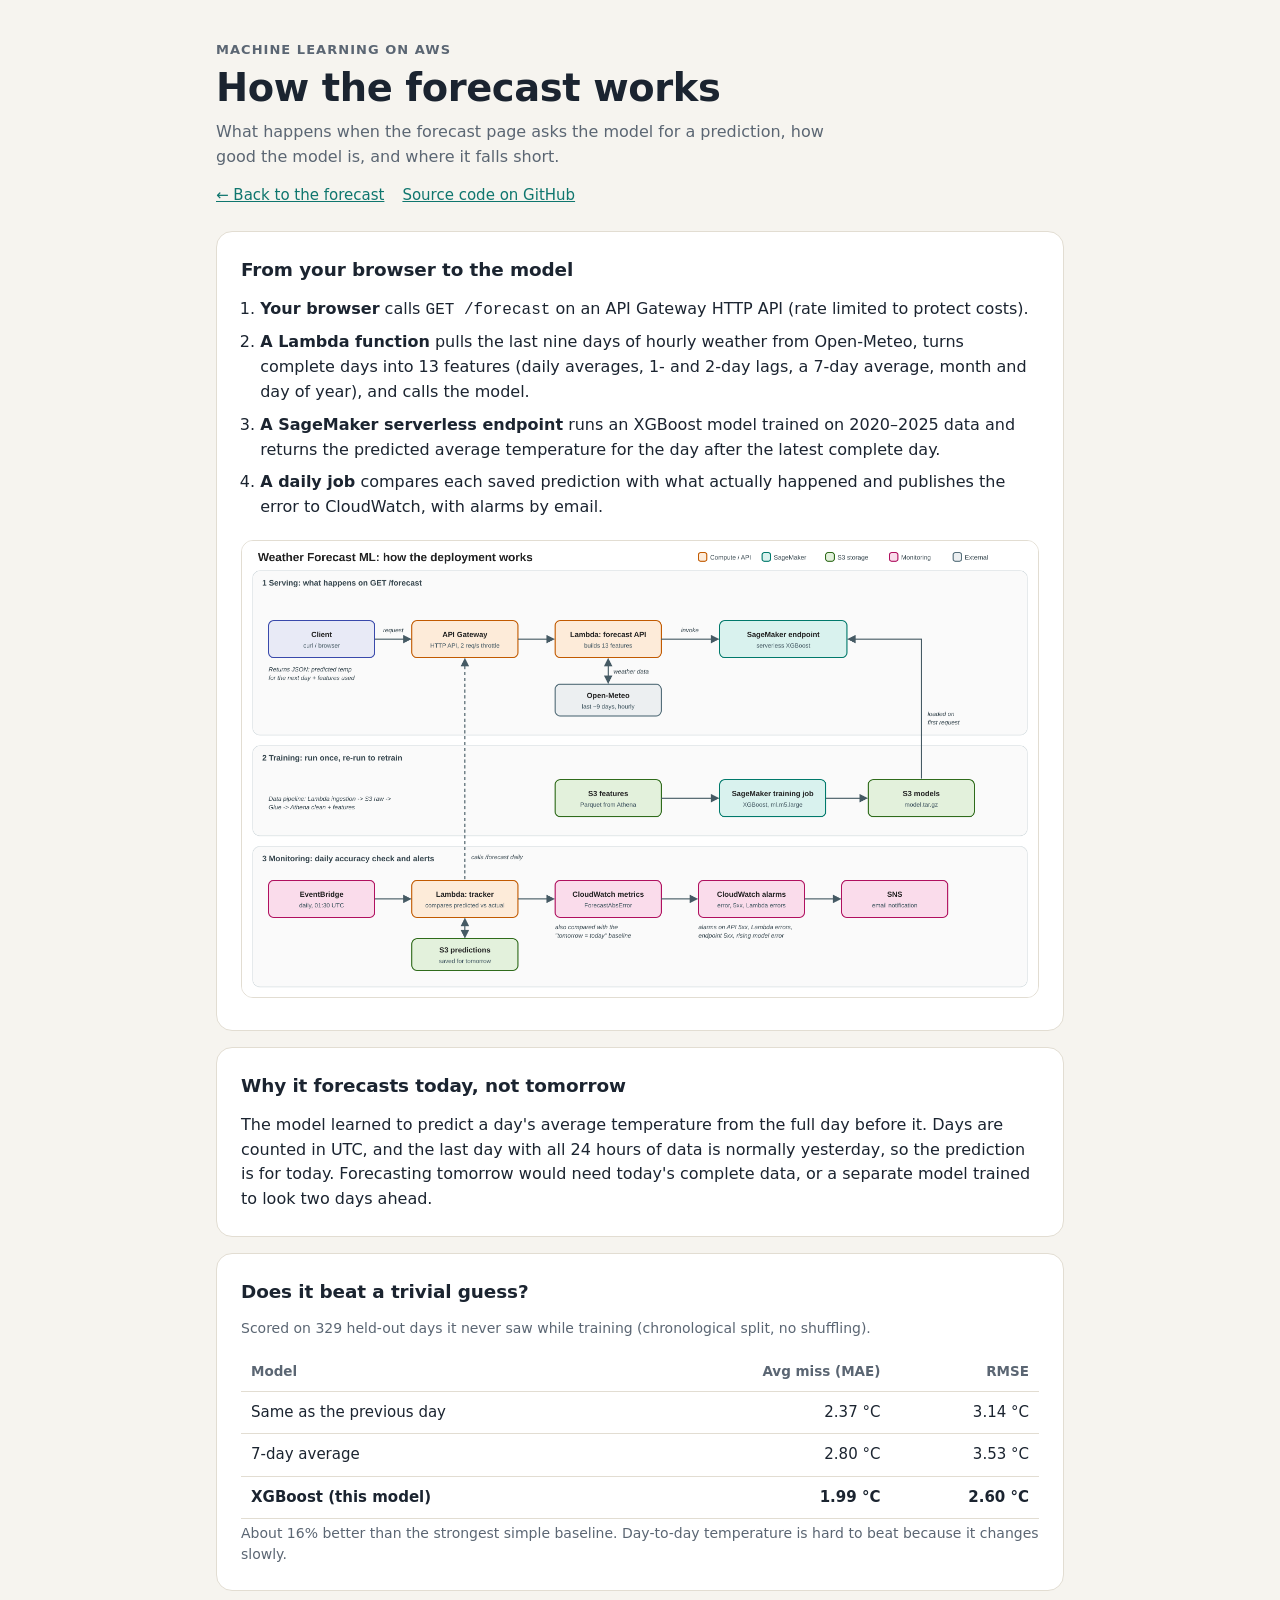
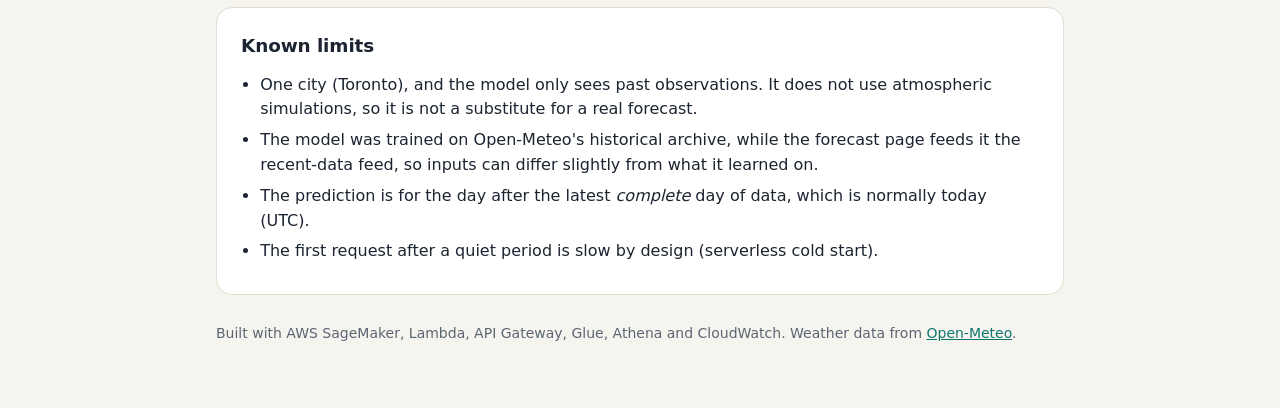
==== docs/how-it-works.html @ 076bf1dd "Label the forecast as today's and move "How it works" to its own page The model predicts the day aft" ====
<!doctype html>
<html lang="en">
<head>
<meta charset="utf-8">
<meta name="viewport" content="width=device-width, initial-scale=1">
<title>How the Forecast Works</title>
<meta name="description" content="How the Toronto temperature forecast is built and served on AWS: data pipeline, XGBoost model, SageMaker serverless endpoint, accuracy and known limits.">
<link rel="stylesheet" href="styles.css">
</head>
<body>
<div class="wrap">
  <header>
    <p class="eyebrow">Machine learning on AWS</p>
    <h1>How the forecast works</h1>
    <p class="lede">What happens when the forecast page asks the model for a prediction, how good the model is, and where it falls short.</p>
    <p class="links">
      <a href="./">&larr; Back to the forecast</a>
      <a href="https://github.com/nchikwati/weather-forecast-ml">Source code on GitHub</a>
    </p>
  </header>

  <main>
    <section class="card">
      <h2>From your browser to the model</h2>
      <ol class="steps">
        <li><strong>Your browser</strong> calls <code>GET /forecast</code> on an API Gateway HTTP API (rate limited to protect costs).</li>
        <li><strong>A Lambda function</strong> pulls the last nine days of hourly weather from Open-Meteo, turns complete days into 13 features (daily averages, 1- and 2-day lags, a 7-day average, month and day of year), and calls the model.</li>
        <li><strong>A SageMaker serverless endpoint</strong> runs an XGBoost model trained on 2020&ndash;2025 data and returns the predicted average temperature for the day after the latest complete day.</li>
        <li><strong>A daily job</strong> compares each saved prediction with what actually happened and publishes the error to CloudWatch, with alarms by email.</li>
      </ol>
      <img class="diagram" src="deployment-diagram.png" alt="Architecture diagram: a client calls API Gateway, which invokes a Lambda that fetches weather data and calls a SageMaker serverless endpoint; a daily job tracks accuracy in CloudWatch and sends alerts through SNS." loading="lazy" width="1500" height="860">
    </section>

    <section class="card">
      <h2>Why it forecasts today, not tomorrow</h2>
      <p style="margin:0">The model learned to predict a day's average temperature from the full day before it. Days are counted in UTC, and the last day with all 24 hours of data is normally yesterday, so the prediction is for today. Forecasting tomorrow would need today's complete data, or a separate model trained to look two days ahead.</p>
    </section>

    <section class="card">
      <h2>Does it beat a trivial guess?</h2>
      <p class="muted small" style="margin:0">Scored on 329 held-out days it never saw while training (chronological split, no shuffling).</p>
      <table>
        <thead><tr><th>Model</th><th class="num">Avg miss (MAE)</th><th class="num">RMSE</th></tr></thead>
        <tbody>
          <tr><td>Same as the previous day</td><td class="num">2.37 &deg;C</td><td class="num">3.14 &deg;C</td></tr>
          <tr><td>7-day average</td><td class="num">2.80 &deg;C</td><td class="num">3.53 &deg;C</td></tr>
          <tr class="best"><td>XGBoost (this model)</td><td class="num">1.99 &deg;C</td><td class="num">2.60 &deg;C</td></tr>
        </tbody>
      </table>
      <p class="muted small" style="margin:0">About 16% better than the strongest simple baseline. Day-to-day temperature is hard to beat because it changes slowly.</p>
    </section>

    <section class="card">
      <h2>Known limits</h2>
      <ul class="plain">
        <li>One city (Toronto), and the model only sees past observations. It does not use atmospheric simulations, so it is not a substitute for a real forecast.</li>
        <li>The model was trained on Open-Meteo's historical archive, while the forecast page feeds it the recent-data feed, so inputs can differ slightly from what it learned on.</li>
        <li>The prediction is for the day after the latest <em>complete</em> day of data, which is normally today (UTC).</li>
        <li>The first request after a quiet period is slow by design (serverless cold start).</li>
      </ul>
    </section>
  </main>

  <footer>Built with AWS SageMaker, Lambda, API Gateway, Glue, Athena and CloudWatch. Weather data from <a href="https://open-meteo.com/">Open-Meteo</a>.</footer>
</div>
</body>
</html>
---- docs/styles.css ----
:root {
  --bg: #F6F4EF;
  --surface: #FFFFFF;
  --ink: #1B2430;
  --muted: #5B6673;
  --line: #E2DDD2;
  --accent: #0F766E;
  --accent-ink: #FFFFFF;
  --chip: #EDF4F2;
  --warn-bg: #FEF3E2;
  --warn-ink: #8A4B08;
  --bad-bg: #FDECEC;
  --bad-ink: #9B1C1C;
}
@media (prefers-color-scheme: dark) {
  :root:not([data-theme="light"]) {
    --bg: #0E151C;
    --surface: #16202A;
    --ink: #E8EDF2;
    --muted: #9AA7B4;
    --line: #27333F;
    --accent: #2DD4BF;
    --accent-ink: #06201D;
    --chip: #13262A;
    --warn-bg: #2A2112;
    --warn-ink: #F5C46B;
    --bad-bg: #2E1717;
    --bad-ink: #F59E9E;
  }
}
:root[data-theme="dark"] {
  --bg: #0E151C; --surface: #16202A; --ink: #E8EDF2; --muted: #9AA7B4; --line: #27333F;
  --accent: #2DD4BF; --accent-ink: #06201D; --chip: #13262A;
  --warn-bg: #2A2112; --warn-ink: #F5C46B; --bad-bg: #2E1717; --bad-ink: #F59E9E;
}

* { box-sizing: border-box; }
html { -webkit-text-size-adjust: 100%; }
body {
  margin: 0;
  background: var(--bg);
  color: var(--ink);
  font: 16px/1.55 system-ui, -apple-system, "Segoe UI", Roboto, "Helvetica Neue", Arial, sans-serif;
}
.wrap { max-width: 880px; margin: 0 auto; padding: 0 16px 64px; }
a { color: var(--accent); }
a:focus-visible, button:focus-visible { outline: 3px solid var(--accent); outline-offset: 2px; border-radius: 6px; }

header { padding: 40px 0 24px; }
.eyebrow { margin: 0 0 6px; font-size: 13px; letter-spacing: .08em; text-transform: uppercase; color: var(--muted); font-weight: 600; }
h1 { margin: 0 0 10px; font-size: clamp(1.7rem, 5vw, 2.4rem); line-height: 1.15; letter-spacing: -.01em; }
.lede { margin: 0; color: var(--muted); max-width: 60ch; }
.links { margin: 14px 0 0; display: flex; flex-wrap: wrap; gap: 8px 18px; font-size: 15px; }

.card {
  background: var(--surface);
  border: 1px solid var(--line);
  border-radius: 16px;
  padding: 24px;
}
.card + .card { margin-top: 16px; }
h2 { margin: 0 0 12px; font-size: 1.15rem; letter-spacing: -.005em; }
h3 { margin: 0 0 8px; font-size: 1rem; }
.muted { color: var(--muted); }
.small { font-size: 14px; }

/* Forecast headline */
.top { display: flex; flex-wrap: wrap; justify-content: space-between; align-items: flex-start; gap: 16px 24px; }
.pred-label { margin: 0 0 4px; font-size: 15px; color: var(--muted); }
.pred { display: flex; align-items: baseline; gap: 6px; line-height: 1; }
.pred-value { font-size: clamp(3.6rem, 14vw, 5.8rem); font-weight: 700; letter-spacing: -.03em; font-variant-numeric: tabular-nums; }
.pred-unit { font-size: clamp(1.4rem, 5vw, 2rem); font-weight: 600; color: var(--muted); }
.pred-note { margin: 10px 0 0; max-width: 46ch; }

.seg { display: inline-flex; border: 1px solid var(--line); border-radius: 10px; overflow: hidden; }
.seg button {
  border: 0; background: transparent; color: var(--ink);
  padding: 8px 16px; min-height: 40px; font: inherit; font-weight: 600; cursor: pointer;
}
.seg button[aria-pressed="true"] { background: var(--accent); color: var(--accent-ink); }

.btn {
  border: 0; background: var(--accent); color: var(--accent-ink);
  padding: 10px 18px; min-height: 44px; border-radius: 10px; font: inherit; font-weight: 600; cursor: pointer;
}
.btn:disabled { opacity: .6; cursor: progress; }
.btn.secondary { background: transparent; color: var(--accent); border: 1px solid var(--accent); }

.chart-wrap { margin-top: 24px; max-width: 620px; }
.chart-wrap svg { width: 100%; height: auto; display: block; }
.ch-line { fill: none; stroke: var(--accent); stroke-width: 2.5; stroke-linejoin: round; }
.ch-proj { fill: none; stroke: var(--accent); stroke-width: 2.5; stroke-dasharray: 6 6; }
.ch-avg { stroke: var(--muted); stroke-width: 1.3; stroke-dasharray: 3 5; }
.ch-dot { fill: var(--surface); stroke: var(--accent); stroke-width: 2.5; }
.ch-dot-f { fill: var(--accent); stroke: var(--surface); stroke-width: 3; }
.ch-val { fill: var(--ink); font-size: 16px; font-weight: 600; text-anchor: middle; font-variant-numeric: tabular-nums; }
.ch-day { fill: var(--muted); font-size: 13.5px; text-anchor: middle; }
.legend { display: flex; flex-wrap: wrap; gap: 6px 18px; margin: 8px 0 0; padding: 0; list-style: none; font-size: 13.5px; color: var(--muted); }
.legend li { display: inline-flex; align-items: center; gap: 8px; }
.sw { display: inline-block; width: 22px; height: 0; border-top: 3px solid var(--accent); }
.sw.dash { border-top-style: dashed; }
.sw.avg { border-top: 2px dashed var(--muted); }

.tiles { display: grid; grid-template-columns: repeat(auto-fill, minmax(150px, 1fr)); gap: 10px; margin: 12px 0 0; padding: 0; list-style: none; }
.tile { background: var(--chip); border-radius: 12px; padding: 10px 12px; }
.tile .k { display: block; font-size: 13px; color: var(--muted); }
.tile .v { display: block; font-size: 1.15rem; font-weight: 650; font-variant-numeric: tabular-nums; }

.latency { margin: 18px 0 0; }
.actions { margin-top: 18px; display: flex; flex-wrap: wrap; align-items: center; gap: 12px; }

/* Loading */
.loading { display: flex; gap: 16px; align-items: flex-start; }
.spinner {
  flex: none; width: 34px; height: 34px; border-radius: 50%;
  border: 4px solid var(--line); border-top-color: var(--accent);
  animation: spin 0.9s linear infinite; margin-top: 2px;
}
@keyframes spin { to { transform: rotate(360deg); } }
@media (prefers-reduced-motion: reduce) { .spinner { animation: none; border-top-color: var(--line); border-right-color: var(--accent); } }
.loading h2 { margin-bottom: 4px; }
.notice { margin: 12px 0 0; padding: 10px 14px; border-radius: 10px; background: var(--warn-bg); color: var(--warn-ink); font-size: 14.5px; }
.error { border-color: var(--bad-ink); }
.error h2 { color: var(--bad-ink); }

/* Explainer */
.steps { margin: 0; padding-left: 1.2rem; }
.steps li { margin: 0 0 8px; }
table { width: 100%; border-collapse: collapse; margin: 12px 0 4px; font-variant-numeric: tabular-nums; }
th, td { text-align: left; padding: 9px 10px; border-bottom: 1px solid var(--line); font-size: 15px; }
th { color: var(--muted); font-weight: 600; font-size: 13.5px; }
td.num, th.num { text-align: right; }
tr.best td { font-weight: 700; }
.diagram { width: 100%; height: auto; border: 1px solid var(--line); border-radius: 12px; background: #fff; margin-top: 12px; }
ul.plain { margin: 8px 0 0; padding-left: 1.2rem; }
ul.plain li { margin-bottom: 6px; }
footer { margin-top: 28px; font-size: 14px; color: var(--muted); }
[hidden] { display: none !important; }
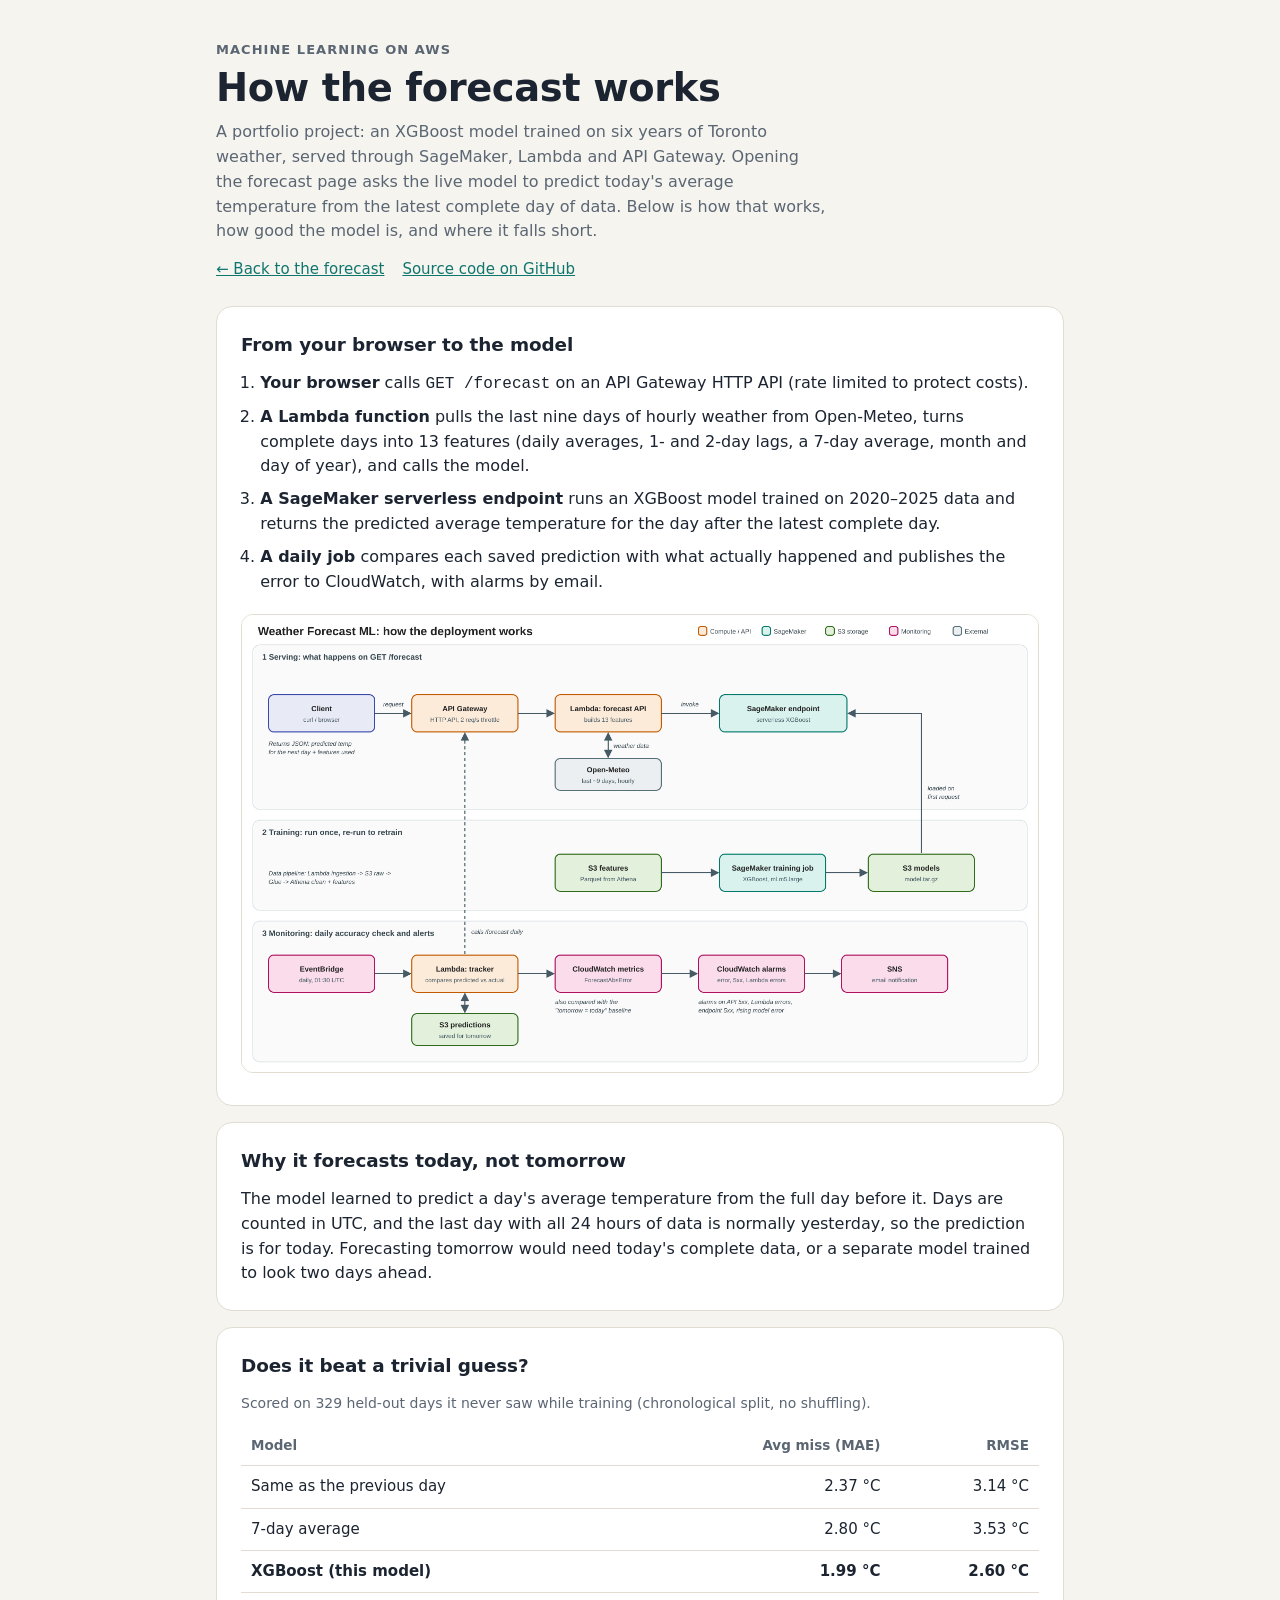
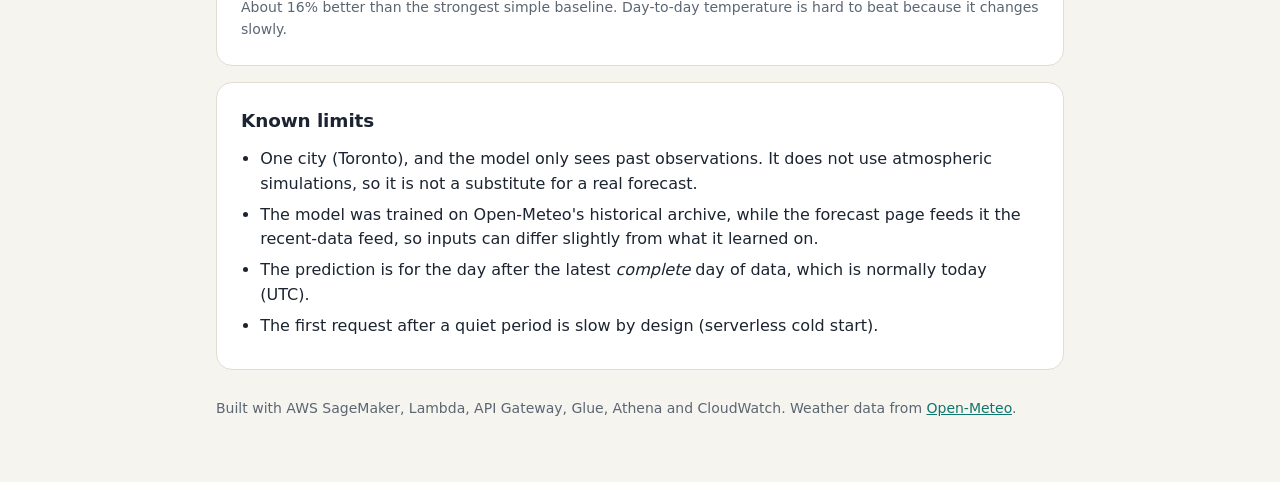
==== commit 30486021: "Simplify the forecast page header and move links to the bottom The project summary and "Machine lear" ====
--- a/docs/how-it-works.html
+++ b/docs/how-it-works.html
@@ -12,7 +12,7 @@
   <header>
     <p class="eyebrow">Machine learning on AWS</p>
     <h1>How the forecast works</h1>
-    <p class="lede">What happens when the forecast page asks the model for a prediction, how good the model is, and where it falls short.</p>
+    <p class="lede">A portfolio project: an XGBoost model trained on six years of Toronto weather, served through SageMaker, Lambda and API Gateway. Opening the forecast page asks the live model to predict today's average temperature from the latest complete day of data. Below is how that works, how good the model is, and where it falls short.</p>
     <p class="links">
       <a href="./">&larr; Back to the forecast</a>
       <a href="https://github.com/nchikwati/weather-forecast-ml">Source code on GitHub</a>
